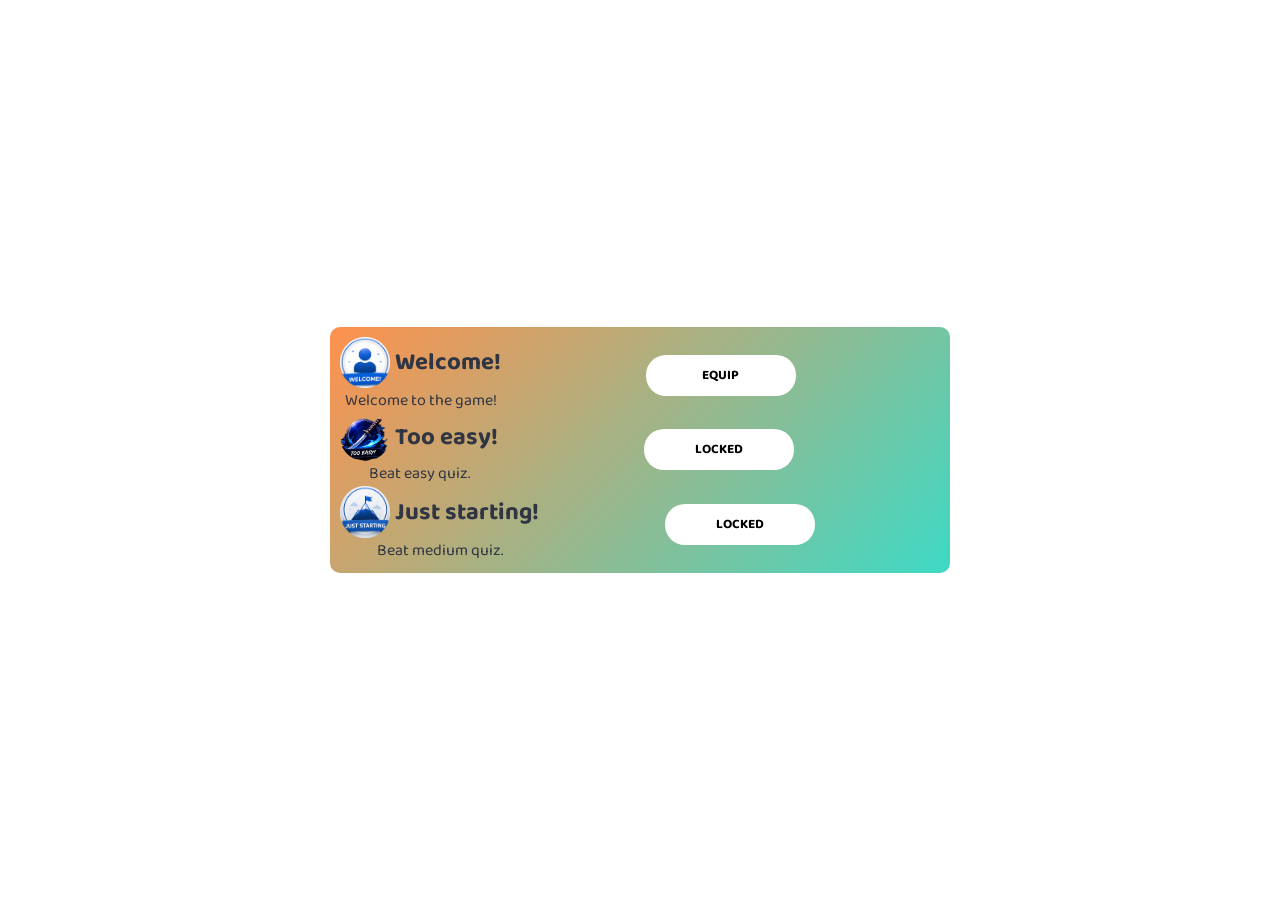
==== src/html/achievements.html @ 47b80d75 "Achievements (just starting) still in work" ====
<!DOCTYPE html>
<html lang="en">
<head>
    <meta charset="UTF-8">
    <meta name="viewport" content="width=device-width, initial-scale=1.0">
    <link rel="preconnect" href="https://fonts.googleapis.com">
    <link rel="preconnect" href="https://fonts.gstatic.com" crossorigin>
    <link href="https://fonts.googleapis.com/css2?family=Baloo+2:wght@400..800&family=DM+Sans:ital,opsz,wght@0,9..40,100..1000;1,9..40,100..1000&display=swap" rel="stylesheet">
    <link rel="stylesheet" href="../css/achievements.css">
    <script src="" defer></script>
    <title>Achievements</title>
</head>
<body>
    <main>
        <div class="container">
            <div class="content">
                <div class="achievement">
                    <div class="info">
                        <div class="wrapper">
                            <img src="../images/WelcomeBadge.png" alt="Icon">
                            <h2>Welcome!</h2>
                        </div>
                       
                        <span>Welcome to the game!</span>
                    </div>

                    <button>Equip</button>
                </div>

                <div class="achievement">
                    <div class="info">
                        <div class="wrapper">
                            <img src="../images/TooEasyBadge.png" alt="Icon">
                            <h2>Too easy!</h2>
                        </div>
                      
                        <span>Beat easy quiz.</span>
                    </div>

                    <button>Locked</button>
                </div>

                <div class="achievement">
                    <div class="info">
                        <div class="wrapper">
                            <img src="../images/JustStartingBadge.png" alt="Icon">
                            <h2>Just starting!</h2>
                        </div>
                
                        <span>Beat medium quiz.</span>
                    </div>

                    <button>Locked</button>
                </div>
            </div>
        </div>
    </main>
</body>
</html>
---- src/css/achievements.css ----
*{
    margin: 0;
    padding: 0;
}

body{
    font-family: 'Baloo 2', sans-serif;
}

.container{
    display: flex;
    justify-content: center;
    align-items: center;

    min-height: 100vh;
    margin: auto;
}

.content{
    min-width: 600px;
    border-radius: 10px;
    background-image: linear-gradient(135deg,
    #FF914D,
    #3DD9C5);
    color: #2F3542;
    padding: 10px;
}

.achievement{
    display: flex;
    align-items: center;
    justify-content: center;
}

.info{
    display: flex;
    flex-direction: column;
    align-items: center;
    justify-content: center;
}

.wrapper{
    display: flex;
    align-items: center;
}

.wrapper h2{
    margin-left: 5px;
}

.wrapper img{
    border-radius: 10px;
    width: 50px;
}

.achievement button{
    display: block;
    margin: auto;
    padding: 10px;

    cursor: pointer;

    font-weight: bolder;
    text-transform: uppercase;   
    font-family: inherit;

    border: none;
    border-radius: 20px;
    background-position: right;
    background-image: linear-gradient(to right, #FACC15 50%, #FFFFFF 50%);
    background-size: 200%;

    min-width: 150px;

    transition: 0.4s ease-out;
}

.achievement button:hover{
    transform: scale(1.1);
    background-position: left;
}
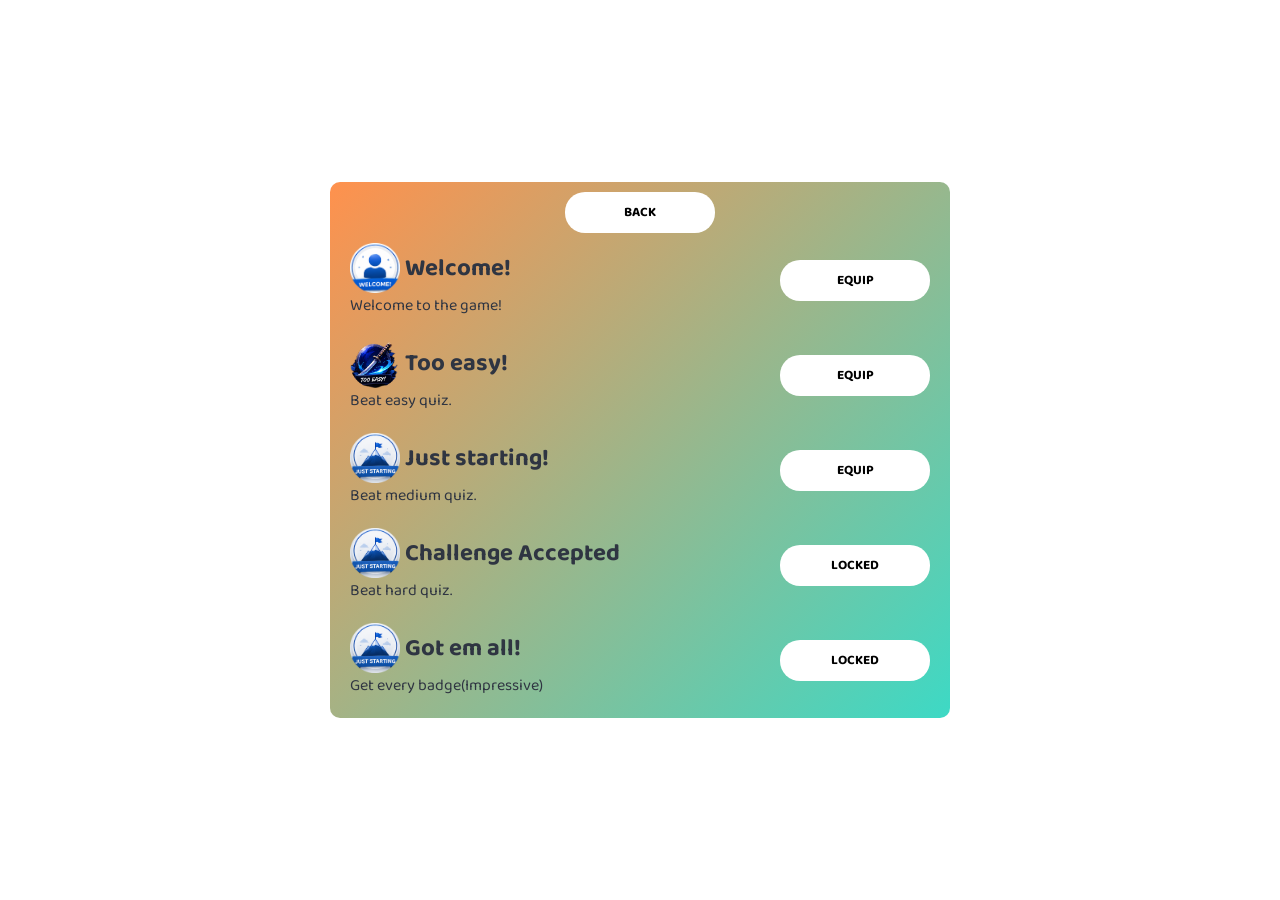
==== commit eb224ca9: "Achievements work in progress" ====
--- a/src/html/achievements.html
+++ b/src/html/achievements.html
@@ -7,50 +7,90 @@
     <link rel="preconnect" href="https://fonts.gstatic.com" crossorigin>
     <link href="https://fonts.googleapis.com/css2?family=Baloo+2:wght@400..800&family=DM+Sans:ital,opsz,wght@0,9..40,100..1000;1,9..40,100..1000&display=swap" rel="stylesheet">
     <link rel="stylesheet" href="../css/achievements.css">
-    <script src="" defer></script>
+    <script src="../js/achievements.js" defer></script>
     <title>Achievements</title>
 </head>
 <body>
     <main>
         <div class="container">
             <div class="content">
-                <div class="achievement">
-                    <div class="info">
-                        <div class="wrapper">
-                            <img src="../images/WelcomeBadge.png" alt="Icon">
-                            <h2>Welcome!</h2>
+                <button>Back</button>
+
+                <div class="achievemetns">
+                    <div class="achievement">
+
+                        <div class="info">
+                            <div class="wrapper">
+                                <img src="../images/WelcomeBadge.png" alt="Icon">
+                                <h2>Welcome!</h2>
+                            </div>
+                        
+                            <span>Welcome to the game!</span>
                         </div>
-                       
-                        <span>Welcome to the game!</span>
+
+                        <button id="B1">Equip</button>
+
                     </div>
 
-                    <button>Equip</button>
-                </div>
+                    <div class="achievement">
 
-                <div class="achievement">
-                    <div class="info">
-                        <div class="wrapper">
-                            <img src="../images/TooEasyBadge.png" alt="Icon">
-                            <h2>Too easy!</h2>
+                        <div class="info">
+                            <div class="wrapper">
+                                <img src="../images/TooEasyBadge.png" alt="Icon">
+                                <h2>Too easy!</h2>
+                            </div>
+                        
+                            <span>Beat easy quiz.</span>
                         </div>
-                      
-                        <span>Beat easy quiz.</span>
+
+                        <button id="B2">Equip</button>
+
                     </div>
 
-                    <button>Locked</button>
-                </div>
+                    <div class="achievement">
 
-                <div class="achievement">
-                    <div class="info">
-                        <div class="wrapper">
-                            <img src="../images/JustStartingBadge.png" alt="Icon">
-                            <h2>Just starting!</h2>
+                        <div class="info">
+                            <div class="wrapper">
+                                <img src="../images/JustStartingBadge.png" alt="Icon">
+                                <h2>Just starting!</h2>
+                            </div>
+                    
+                            <span>Beat medium quiz.</span>
                         </div>
-                
-                        <span>Beat medium quiz.</span>
+
+                        <button id="B3">Equip</button>
+
                     </div>
 
-                    <button>Locked</button>
+                    <div class="achievement">
+
+                        <div class="info">
+                            <div class="wrapper">
+                                <img src="../images/JustStartingBadge.png" alt="Icon">
+                                <h2>Challenge Accepted</h2>
+                            </div>
+                    
+                            <span>Beat hard quiz.</span>
+                        </div>
+
+                        <button id="B4">Locked</button>
+
+                    </div>
+
+                    <div class="achievement">
+
+                        <div class="info">
+                            <div class="wrapper">
+                                <img src="../images/JustStartingBadge.png" alt="Icon">
+                                <h2>Got em all!</h2>
+                            </div>
+                    
+                            <span>Get every badge(Impressive)</span>
+                        </div>
+
+                        <button id="B5">Locked</button>
+
+                    </div>
                 </div>
             </div>
         </div>
--- a/src/css/achievements.css
+++ b/src/css/achievements.css
@@ -26,16 +26,26 @@
     padding: 10px;
 }
 
+.achievemetns{
+    display: flex;
+    flex-direction: column;
+    gap: 20px;
+
+    padding: 10px;
+}
+
 .achievement{
-    display: flex;
+    display: grid;
+    grid-template-columns: 1fr auto;
     align-items: center;
-    justify-content: center;
+    gap: 20px;
 }
+
 
 .info{
     display: flex;
     flex-direction: column;
-    align-items: center;
+    align-items: baseline;
     justify-content: center;
 }
 
@@ -51,6 +61,7 @@
 .wrapper img{
     border-radius: 10px;
     width: 50px;
+    height: 50px;
 }
 
 .achievement button{
@@ -78,4 +89,31 @@
 .achievement button:hover{
     transform: scale(1.1);
     background-position: left;
+}
+
+.content button{
+    display: block;
+    margin: auto;
+    padding: 10px;
+
+    cursor: pointer;
+
+    font-weight: bolder;
+    text-transform: uppercase;   
+    font-family: inherit;
+
+    border: none;
+    border-radius: 20px;
+    background-position: right;
+    background-image: linear-gradient(to right, #FACC15 50%, #FFFFFF 50%);
+    background-size: 200%;
+
+    min-width: 150px;
+
+    transition: 0.4s ease-out;
+}
+
+.content button:hover{
+    transform: scale(1.1);
+    background-position: left;
 }
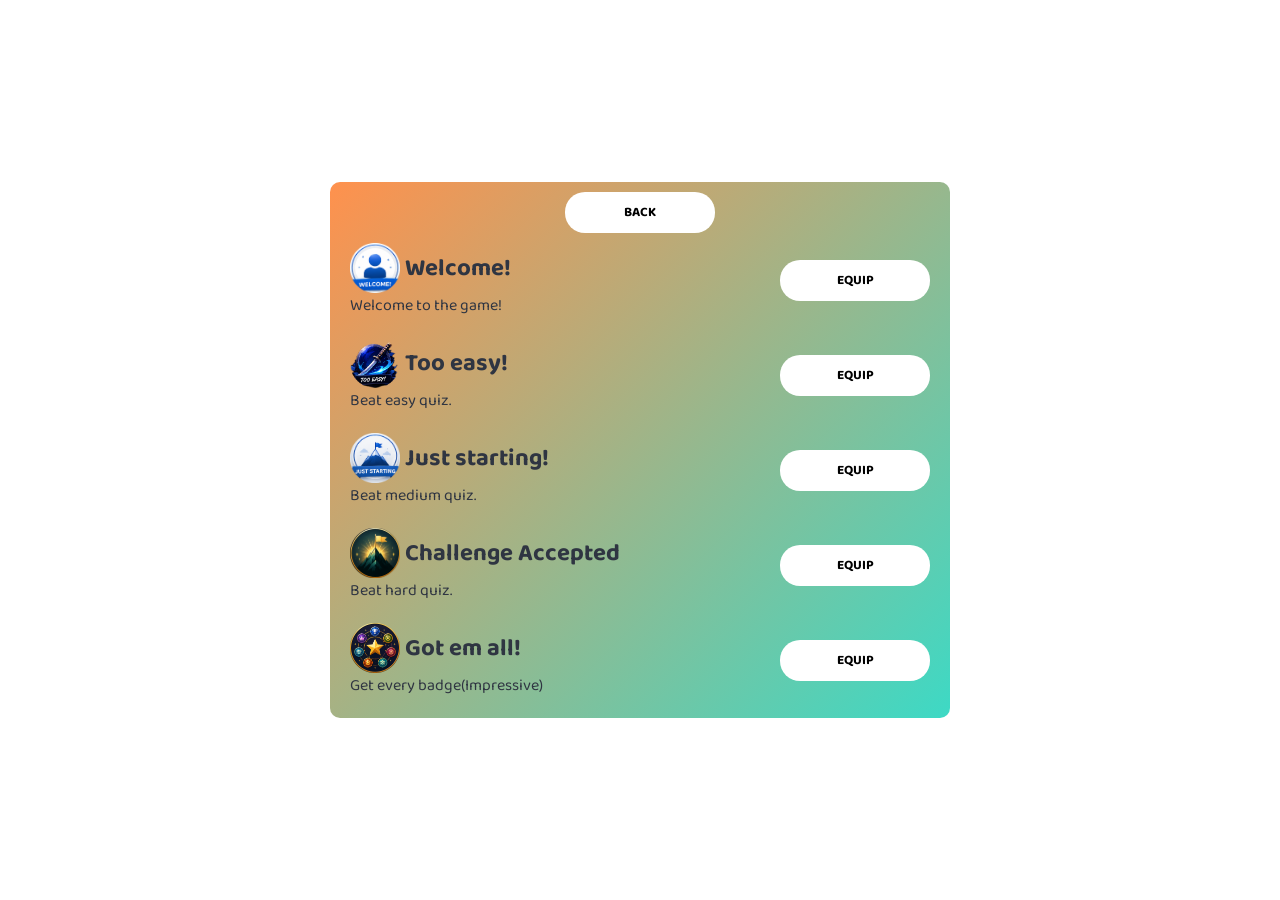
==== commit e2ba7122: "Achievements almost done (fixed most of bugs)" ====
--- a/src/html/achievements.html
+++ b/src/html/achievements.html
@@ -66,14 +66,14 @@
 
                         <div class="info">
                             <div class="wrapper">
-                                <img src="../images/JustStartingBadge.png" alt="Icon">
+                                <img src="../images/ChallengeAcceptedBadge.png" alt="Icon">
                                 <h2>Challenge Accepted</h2>
                             </div>
                     
                             <span>Beat hard quiz.</span>
                         </div>
 
-                        <button id="B4">Locked</button>
+                        <button id="B4">Equip</button>
 
                     </div>
 
@@ -81,14 +81,14 @@
 
                         <div class="info">
                             <div class="wrapper">
-                                <img src="../images/JustStartingBadge.png" alt="Icon">
+                                <img src="../images/GotEmAllBadge.png" alt="Icon">
                                 <h2>Got em all!</h2>
                             </div>
                     
                             <span>Get every badge(Impressive)</span>
                         </div>
 
-                        <button id="B5">Locked</button>
+                        <button id="B5">Equip</button>
 
                     </div>
                 </div>
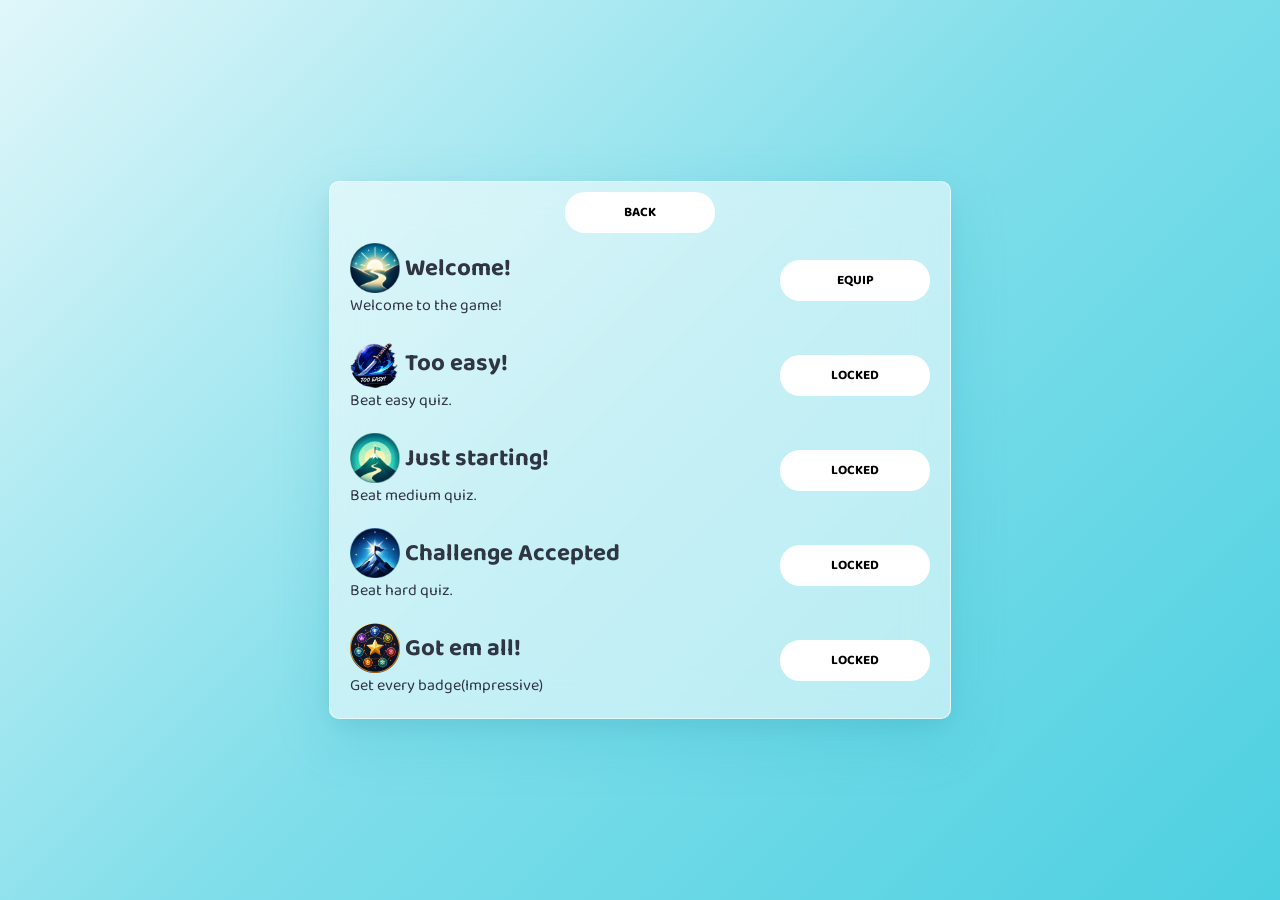
==== commit 78cf2648: "Achievements DONE!" ====
--- a/src/html/achievements.html
+++ b/src/html/achievements.html
@@ -43,7 +43,7 @@
                             <span>Beat easy quiz.</span>
                         </div>
 
-                        <button id="B2">Equip</button>
+                        <button id="B2">Locked</button>
 
                     </div>
 
@@ -58,7 +58,7 @@
                             <span>Beat medium quiz.</span>
                         </div>
 
-                        <button id="B3">Equip</button>
+                        <button id="B3">Locked</button>
 
                     </div>
 
@@ -73,7 +73,7 @@
                             <span>Beat hard quiz.</span>
                         </div>
 
-                        <button id="B4">Equip</button>
+                        <button id="B4">Locked</button>
 
                     </div>
 
@@ -88,7 +88,7 @@
                             <span>Get every badge(Impressive)</span>
                         </div>
 
-                        <button id="B5">Equip</button>
+                        <button id="B5">Locked</button>
 
                     </div>
                 </div>
--- a/src/css/achievements.css
+++ b/src/css/achievements.css
@@ -5,6 +5,7 @@
 
 body{
     font-family: 'Baloo 2', sans-serif;
+    background-image: linear-gradient(135deg, #e0f7fa, #80deea, #4dd0e1);
 }
 
 .container{
@@ -19,10 +20,11 @@
 .content{
     min-width: 600px;
     border-radius: 10px;
-    background-image: linear-gradient(135deg,
-    #FF914D,
-    #3DD9C5);
+    background-color: rgba(255, 255, 255, 0.55);
     color: #2F3542;
+    backdrop-filter: blur(20px);
+    border: 1px solid rgba(255, 255, 255, 0.6);
+    box-shadow: 0 20px 60px  rgba(0, 150, 180, 0.15), 0 8px 24px rgba(0, 0, 0, 0.06);
     padding: 10px;
 }
 
